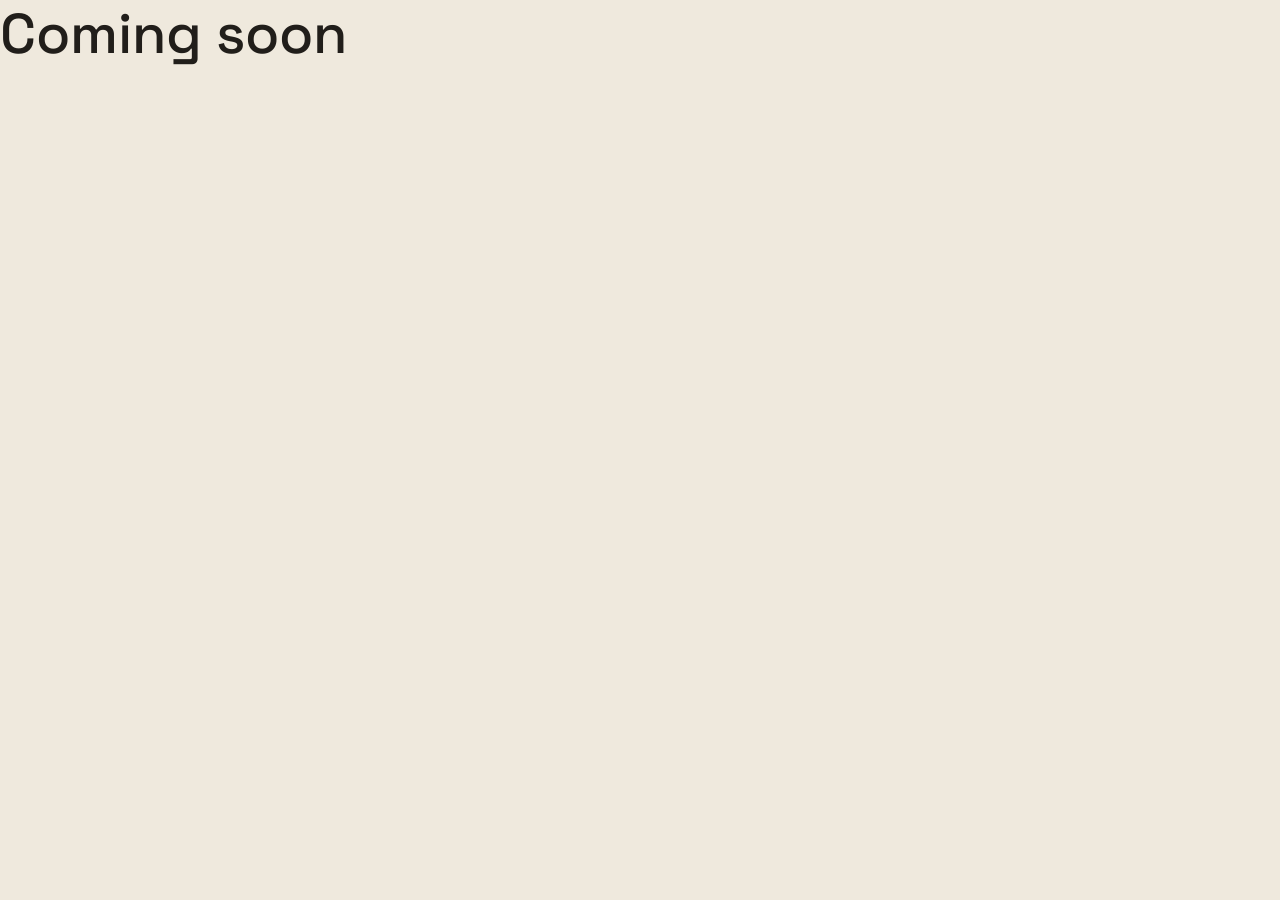
==== index.html @ 16d639ed "Initial project structure" ====
<!doctype html>
<html lang="en">
  <head>
    <meta charset="UTF-8" />
    <meta name="viewport" content="width=device-width, initial-scale=1.0" />
    <title>Portfolio — Coming Soon</title>
    <link rel="stylesheet" href="assets/css/variables.css" />
    <link rel="stylesheet" href="assets/css/base.css" />
  </head>
  <body>
    <h1>Coming soon</h1>
  </body>
</html>
---- assets/css/variables.css ----
/* ==========================================================================
   DESIGN TOKENS
   Single source of truth for color, type, spacing, and radius.
   Change a value here and it cascades across the whole site.
   ========================================================================== */

:root {

  /* --- Color: surfaces --- */
  --color-bg: #EFE9DD;          /* warm paper background, page default */
  --color-bg-dark: #211E1A;     /* inverted sections: footer, code blocks */
  --color-border: #DDD5C4;      /* hairline borders, dividers on light bg */
  --color-border-dark: #3A362F; /* hairline borders on dark sections */

  /* --- Color: text --- */
  --color-text: #211E1A;         /* primary text on light bg */
  --color-text-muted: #5C574E;   /* secondary/supporting text on light bg */
  --color-text-inverse: #EFE9DD; /* primary text on dark bg */
  --color-text-inverse-muted: #A8A296; /* supporting text on dark bg */

  /* --- Color: accents ---
     Rust is the ONE signature color — links, buttons, active states,
     anything that needs to draw the eye or signal interactivity.
     Moss is decorative ONLY — status dots, dividers, subtle borders.
     Never put small/legible text in moss (readability + colorblind-safety). */
  --color-accent: #B8452E;
  --color-accent-hover: #9C3A26;   /* darker rust for :hover states */
  --color-accent-subtle: #4A5D45;

  /* --- Typography --- */
  --font-display: 'Space Grotesk', sans-serif; /* headings only */
  --font-body: 'Inter', sans-serif;            /* all body copy */
  --font-mono: 'Space Mono', monospace;        /* tags, labels, metadata */

  /* Type scale — used for h1–h6, body text, small print */
  --fs-xs: 0.75rem;    /* 12px  — fine print, timestamps */
  --fs-sm: 0.875rem;   /* 14px  — tags, captions, nav */
  --fs-base: 1rem;     /* 16px  — body text */
  --fs-lg: 1.25rem;    /* 20px  — subheadings, lead paragraphs */
  --fs-xl: 1.75rem;    /* 28px  — h2 / section headings */
  --fs-2xl: 2.5rem;    /* 40px  — h1 on standard pages */
  --fs-3xl: 3.5rem;    /* 56px  — homepage hero */

  --lh-tight: 1.2;   /* headings */
  --lh-normal: 1.6;  /* body copy */

  /* --- Spacing scale (8px base unit) --- */
  --space-1: 0.5rem;   /* 8px */
  --space-2: 1rem;     /* 16px */
  --space-3: 1.5rem;   /* 24px */
  --space-4: 2rem;     /* 32px */
  --space-5: 3rem;     /* 48px */
  --space-6: 4.5rem;   /* 72px */

  /* --- Radius --- */
  --radius-sm: 4px;     /* tags, badges, small buttons */
  --radius-md: 12px;    /* cards, project thumbnails */
  --radius-pill: 999px; /* pill-shaped buttons, avatar frames */

  /* --- Layout --- */
  --max-width: 1200px;  /* main content container */
  --max-width-text: 680px; /* readable line-length for case study prose */
}
---- assets/css/base.css ----
/* ==========================================================================
   BASE
   Reset + default styling for raw HTML elements.
   No classes here — this is what every page looks like with zero markup
   decisions. Component-specific styles (cards, nav, buttons) live in
   layout.css and components.css.
   ========================================================================== */

@import url('https://fonts.googleapis.com/css2?family=Space+Grotesk:wght@500;600&family=Inter:wght@400;500&family=Space+Mono:wght@400;700&display=swap');

/* --- Reset --- */
*,
*::before,
*::after {
  box-sizing: border-box;
  margin: 0;
  padding: 0;
}

html {
  scroll-behavior: smooth;
  -webkit-text-size-adjust: 100%;
}

body {
  font-family: var(--font-body);
  font-size: var(--fs-base);
  line-height: var(--lh-normal);
  color: var(--color-text);
  background-color: var(--color-bg);
  -webkit-font-smoothing: antialiased;
  min-height: 100vh;
}

img,
picture,
video,
canvas,
svg {
  display: block;
  max-width: 100%;
  height: auto;
}

/* --- Headings --- */
h1, h2, h3, h4, h5, h6 {
  font-family: var(--font-display);
  font-weight: 500;
  line-height: var(--lh-tight);
  color: var(--color-text);
}

h1 { font-size: var(--fs-3xl); }
h2 { font-size: var(--fs-2xl); }
h3 { font-size: var(--fs-xl); }
h4 { font-size: var(--fs-lg); }

/* --- Body text --- */
p {
  color: var(--color-text);
}

p.muted,
.text-muted {
  color: var(--color-text-muted);
}

/* --- Links ---
   Rust is reserved for interactive elements — this is exactly that. */
a {
  color: var(--color-accent);
  text-decoration: none;
  transition: color 0.15s ease;
}

a:hover,
a:focus-visible {
  color: var(--color-accent-hover);
}

a:focus-visible,
button:focus-visible,
input:focus-visible,
textarea:focus-visible {
  outline: 2px solid var(--color-accent);
  outline-offset: 2px;
}

/* --- Lists --- */
ul, ol {
  list-style: none;
}

/* --- Forms (base reset — contact-form.js / components.css layer styling on top) --- */
input,
textarea,
button {
  font-family: inherit;
  font-size: inherit;
  color: inherit;
}

button {
  cursor: pointer;
  background: none;
  border: none;
}

/* --- Monospace utility ---
   Use for tags, timestamps, nav labels — the "developer" signature detail. */
.mono {
  font-family: var(--font-mono);
  font-size: var(--fs-sm);
  letter-spacing: 0.01em;
}

/* --- Dark section utility ---
   Apply to footer / any inverted block (e.g. <footer class="section-dark">). */
.section-dark {
  background-color: var(--color-bg-dark);
  color: var(--color-text-inverse);
}

.section-dark p,
.section-dark h1,
.section-dark h2,
.section-dark h3 {
  color: var(--color-text-inverse);
}

.section-dark .text-muted {
  color: var(--color-text-inverse-muted);
}

/* --- Layout container ---
   Wrap page sections in this for consistent max-width + gutters. */
.container {
  max-width: var(--max-width);
  margin-inline: auto;
  padding-inline: var(--space-3);
}

@media (max-width: 640px) {
  h1 { font-size: var(--fs-2xl); }
  h2 { font-size: var(--fs-xl); }
  .container { padding-inline: var(--space-2); }
}
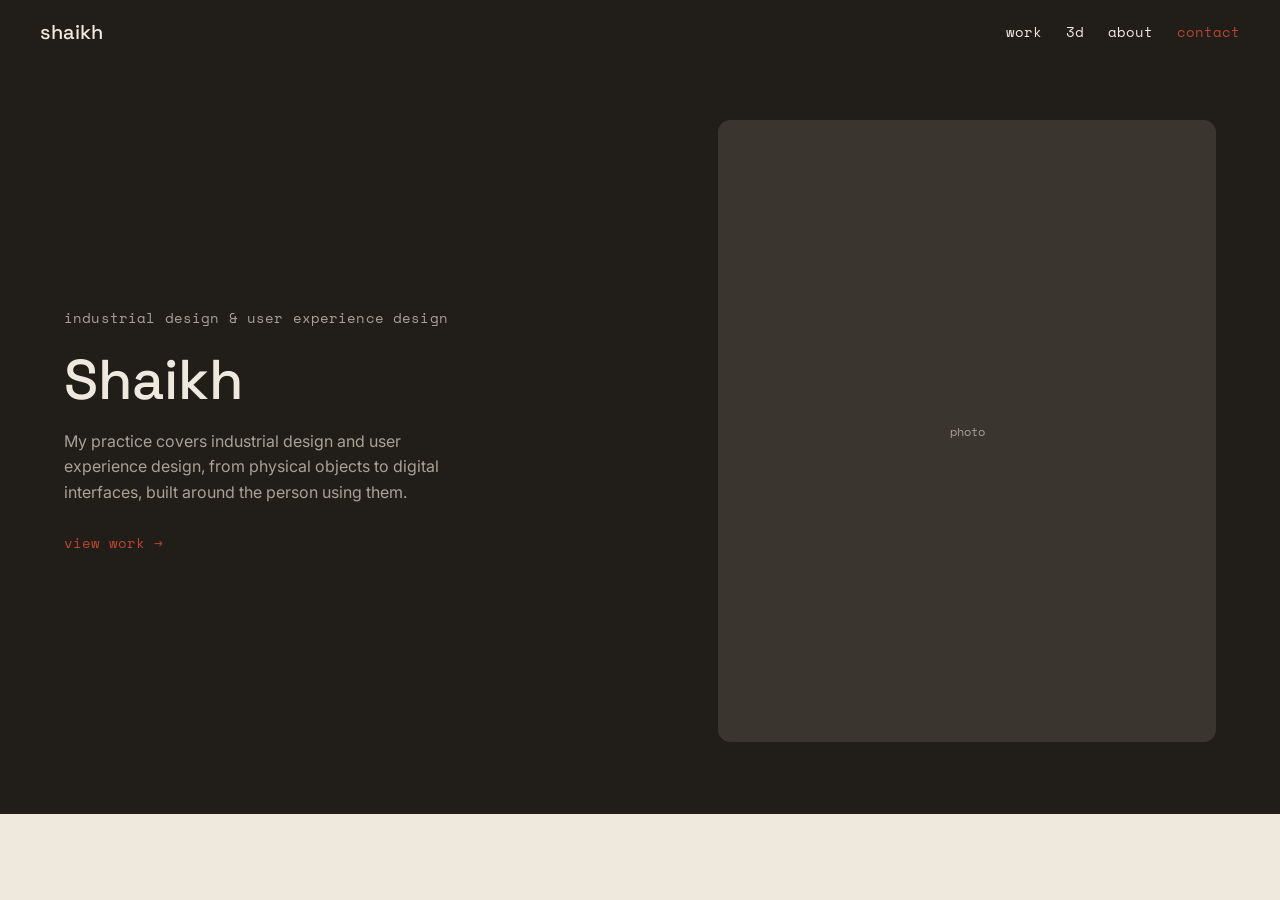
==== commit 8243b6d6: "Add scroll-aware nav and homepage hero section" ====
--- a/index.html
+++ b/index.html
@@ -1,13 +1,45 @@
-<!doctype html>
+<!DOCTYPE html>
 <html lang="en">
-  <head>
-    <meta charset="UTF-8" />
-    <meta name="viewport" content="width=device-width, initial-scale=1.0" />
-    <title>Portfolio — Coming Soon</title>
-    <link rel="stylesheet" href="assets/css/variables.css" />
-    <link rel="stylesheet" href="assets/css/base.css" />
-  </head>
-  <body>
-    <h1>Coming soon</h1>
-  </body>
+<head>
+  <meta charset="UTF-8">
+  <meta name="viewport" content="width=device-width, initial-scale=1.0">
+  <title>Shaikh — Industrial Design & UX</title>
+  <link rel="stylesheet" href="assets/css/variables.css">
+  <link rel="stylesheet" href="assets/css/base.css">
+  <link rel="stylesheet" href="assets/css/layout.css">
+</head>
+<body>
+
+  <nav class="site-nav">
+    <div class="nav-inner">
+      <span class="nav-logo">shaikh</span>
+      <div class="nav-links">
+        <a href="#work" class="nav-link">work</a>
+        <a href="#3d" class="nav-link">3d</a>
+        <a href="#about" class="nav-link">about</a>
+        <a href="#contact" class="nav-link contact">contact</a>
+      </div>
+    </div>
+  </nav>
+
+  <header class="hero">
+    <div class="hero-inner">
+      <div class="hero-text">
+        <p class="hero-eyebrow">industrial design &amp; user experience design</p>
+        <h1 class="hero-name">Shaikh</h1>
+        <p class="hero-statement">My practice covers industrial design and user experience design, from physical objects to digital interfaces, built around the person using them.</p>
+        <a href="#work" class="hero-cta">view work &#8594;</a>
+      </div>
+      <div class="hero-photo">
+        <span>photo</span>
+      </div>
+    </div>
+  </header>
+
+  <main id="work" class="container">
+    <!-- Project grid goes here next -->
+  </main>
+
+  <script src="assets/js/main.js"></script>
+</body>
 </html>
--- a/assets/css/layout.css
+++ b/assets/css/layout.css
@@ -0,0 +1,159 @@
+/* ==========================================================================
+   LAYOUT
+   Structural styles: nav, hero, and page-level sections.
+   Depends on variables.css and base.css loading first.
+   ========================================================================== */
+
+/* --- Site nav ---
+   Fixed over the hero, transparent by default. JS (main.js) adds
+   .scrolled once the user scrolls past the hero, which flips it to a
+   solid background with a border. Color transitions on the same class. */
+.site-nav {
+  position: fixed;
+  top: 0;
+  left: 0;
+  width: 100%;
+  z-index: 100;
+  padding: var(--space-2) var(--space-3);
+  background-color: transparent;
+  border-bottom: 1px solid transparent;
+  color: var(--color-text-inverse);
+  transition: background-color 0.25s ease, padding 0.25s ease, border-color 0.25s ease, color 0.25s ease;
+}
+
+.site-nav.scrolled {
+  background-color: var(--color-bg);
+  border-bottom-color: var(--color-border);
+  color: var(--color-text);
+  padding: var(--space-1) var(--space-3);
+}
+
+.nav-inner {
+  max-width: var(--max-width);
+  margin-inline: auto;
+  display: flex;
+  align-items: center;
+  justify-content: space-between;
+}
+
+.nav-logo {
+  font-family: var(--font-display);
+  font-size: var(--fs-lg);
+  font-weight: 500;
+  color: inherit;
+}
+
+.nav-links {
+  display: flex;
+  align-items: center;
+  gap: var(--space-3);
+}
+
+.nav-link {
+  font-family: var(--font-mono);
+  font-size: var(--fs-sm);
+  color: inherit;
+}
+
+.nav-link.contact {
+  color: var(--color-accent);
+}
+
+.nav-link.contact:hover {
+  color: var(--color-accent-hover);
+}
+
+/* --- Hero ---
+   Dark inverted section. Top padding is intentionally larger than
+   --space-6 alone to clear the fixed transparent nav sitting on top. */
+.hero {
+  background-color: var(--color-bg-dark);
+}
+
+.hero-inner {
+  max-width: var(--max-width);
+  margin-inline: auto;
+  padding: calc(var(--space-6) + 3rem) var(--space-3) var(--space-6);
+  display: flex;
+  align-items: center;
+  gap: var(--space-5);
+}
+
+.hero-text {
+  flex: 1.1;
+}
+
+.hero-eyebrow {
+  font-family: var(--font-mono);
+  font-size: var(--fs-sm);
+  color: var(--color-text-inverse-muted);
+  margin-bottom: var(--space-2);
+  letter-spacing: 0.01em;
+}
+
+.hero-name {
+  font-size: var(--fs-3xl);
+  color: var(--color-text-inverse);
+  margin-bottom: var(--space-2);
+}
+
+.hero-statement {
+  font-family: var(--font-body);
+  font-size: var(--fs-base);
+  color: var(--color-text-inverse-muted);
+  line-height: var(--lh-normal);
+  max-width: 420px;
+  margin-bottom: var(--space-3);
+}
+
+.hero-cta {
+  font-family: var(--font-mono);
+  font-size: var(--fs-sm);
+  color: var(--color-accent);
+  display: inline-flex;
+  align-items: center;
+  gap: 8px;
+}
+
+.hero-cta:hover {
+  color: var(--color-accent-hover);
+}
+
+.hero-photo {
+  flex: 0.9;
+  aspect-ratio: 4 / 5;
+  background-color: var(--color-border-dark);
+  border: 0.5px solid var(--color-border-dark);
+  border-radius: var(--radius-md);
+  display: flex;
+  align-items: center;
+  justify-content: center;
+  color: var(--color-text-inverse-muted);
+  font-family: var(--font-mono);
+  font-size: var(--fs-xs);
+  overflow: hidden;
+}
+
+.hero-photo img {
+  width: 100%;
+  height: 100%;
+  object-fit: cover;
+}
+
+/* --- Responsive --- */
+@media (max-width: 800px) {
+  .hero-inner {
+    flex-direction: column;
+    align-items: flex-start;
+    padding-top: calc(var(--space-5) + 3rem);
+  }
+
+  .hero-photo {
+    width: 100%;
+    aspect-ratio: 3 / 2;
+  }
+
+  .nav-links {
+    gap: var(--space-2);
+  }
+}
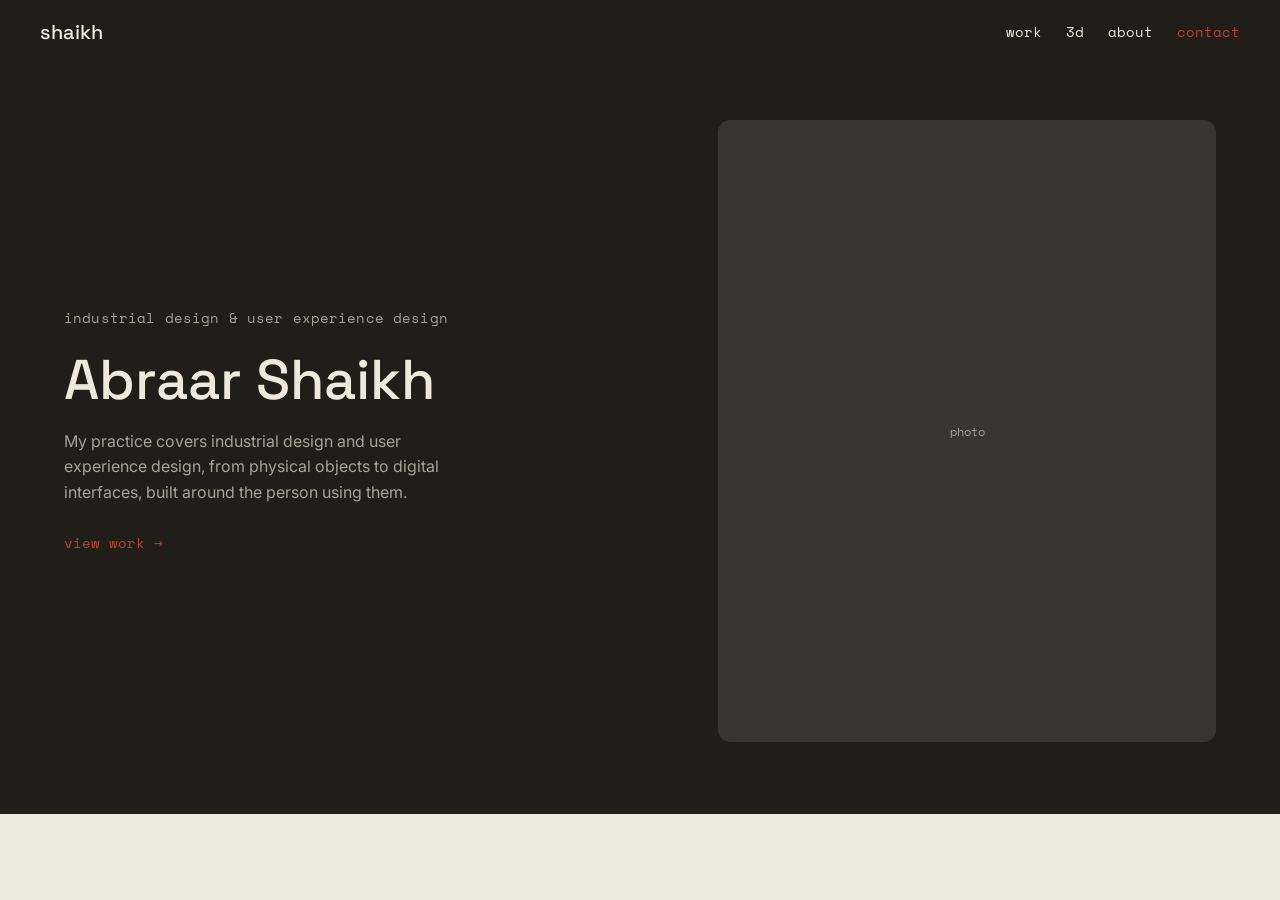
==== commit 48799d5d: "Add scroll-aware nav and homepage hero section" ====
--- a/index.html
+++ b/index.html
@@ -1,45 +1,50 @@
-<!DOCTYPE html>
+<!doctype html>
 <html lang="en">
-<head>
-  <meta charset="UTF-8">
-  <meta name="viewport" content="width=device-width, initial-scale=1.0">
-  <title>Shaikh — Industrial Design & UX</title>
-  <link rel="stylesheet" href="assets/css/variables.css">
-  <link rel="stylesheet" href="assets/css/base.css">
-  <link rel="stylesheet" href="assets/css/layout.css">
-</head>
-<body>
+  <head>
+    <meta charset="UTF-8" />
+    <meta name="viewport" content="width=device-width, initial-scale=1.0" />
+    <title>Shaikh — Industrial Design & UX</title>
+    <link rel="stylesheet" href="assets/css/variables.css" />
+    <link rel="stylesheet" href="assets/css/base.css" />
+    <link rel="stylesheet" href="assets/css/layout.css" />
+  </head>
+  <body>
+    <nav class="site-nav">
+      <div class="nav-inner">
+        <span class="nav-logo">shaikh</span>
+        <div class="nav-links">
+          <a href="#work" class="nav-link">work</a>
+          <a href="#3d" class="nav-link">3d</a>
+          <a href="#about" class="nav-link">about</a>
+          <a href="#contact" class="nav-link contact">contact</a>
+        </div>
+      </div>
+    </nav>
 
-  <nav class="site-nav">
-    <div class="nav-inner">
-      <span class="nav-logo">shaikh</span>
-      <div class="nav-links">
-        <a href="#work" class="nav-link">work</a>
-        <a href="#3d" class="nav-link">3d</a>
-        <a href="#about" class="nav-link">about</a>
-        <a href="#contact" class="nav-link contact">contact</a>
+    <header class="hero">
+      <div class="hero-inner">
+        <div class="hero-text">
+          <p class="hero-eyebrow">
+            industrial design &amp; user experience design
+          </p>
+          <h1 class="hero-name">Abraar Shaikh</h1>
+          <p class="hero-statement">
+            My practice covers industrial design and user experience design,
+            from physical objects to digital interfaces, built around the person
+            using them.
+          </p>
+          <a href="#work" class="hero-cta">view work &#8594;</a>
+        </div>
+        <div class="hero-photo">
+          <span>photo</span>
+        </div>
       </div>
-    </div>
-  </nav>
+    </header>
 
-  <header class="hero">
-    <div class="hero-inner">
-      <div class="hero-text">
-        <p class="hero-eyebrow">industrial design &amp; user experience design</p>
-        <h1 class="hero-name">Shaikh</h1>
-        <p class="hero-statement">My practice covers industrial design and user experience design, from physical objects to digital interfaces, built around the person using them.</p>
-        <a href="#work" class="hero-cta">view work &#8594;</a>
-      </div>
-      <div class="hero-photo">
-        <span>photo</span>
-      </div>
-    </div>
-  </header>
+    <main id="work" class="container">
+      <!-- Project grid goes here next -->
+    </main>
 
-  <main id="work" class="container">
-    <!-- Project grid goes here next -->
-  </main>
-
-  <script src="assets/js/main.js"></script>
-</body>
+    <script src="assets/js/main.js"></script>
+  </body>
 </html>
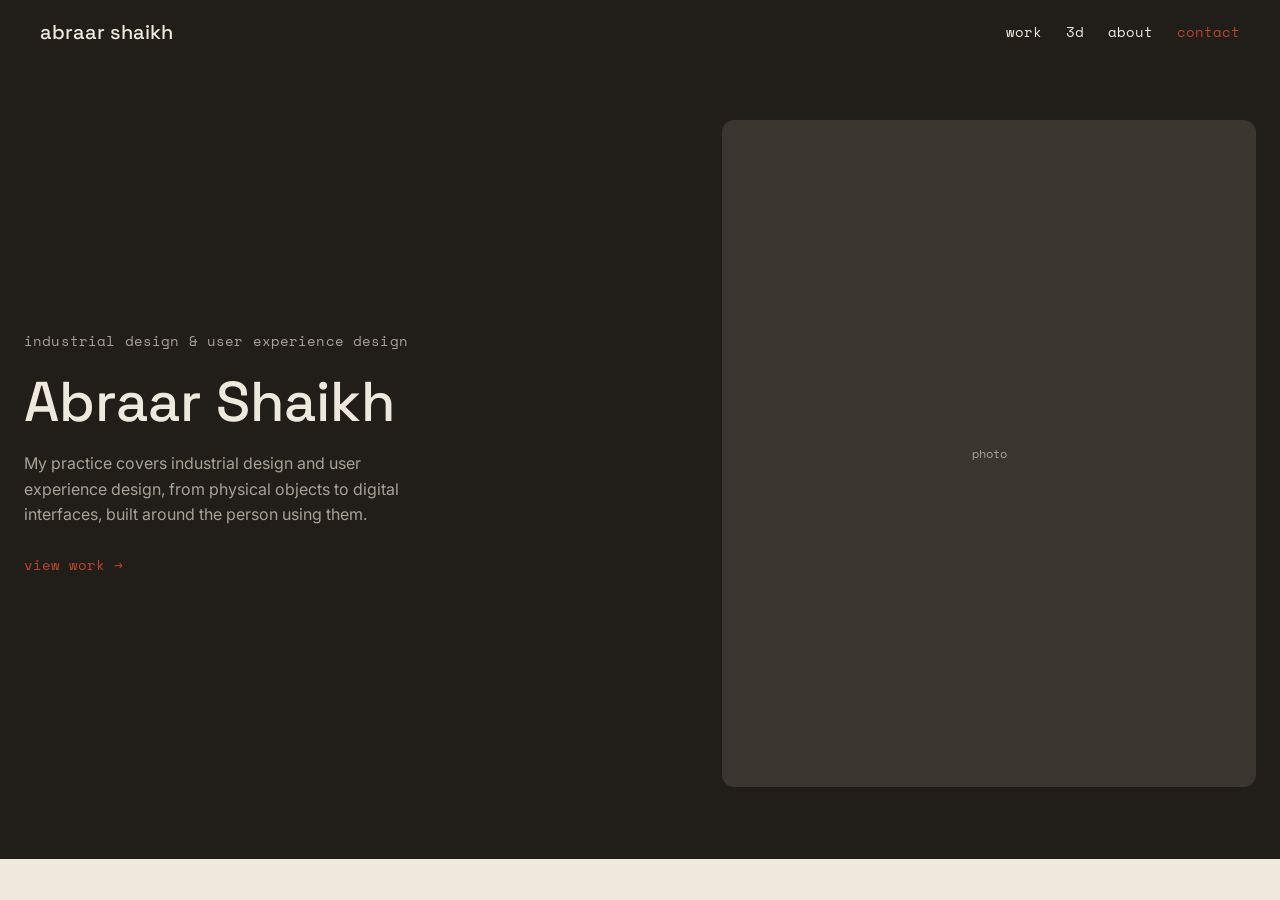
==== commit f0c562da: "Widen hero container while keeping standard content width elsewhere" ====
--- a/index.html
+++ b/index.html
@@ -11,7 +11,7 @@
   <body>
     <nav class="site-nav">
       <div class="nav-inner">
-        <span class="nav-logo">shaikh</span>
+        <span class="nav-logo">abraar shaikh</span>
         <div class="nav-links">
           <a href="#work" class="nav-link">work</a>
           <a href="#3d" class="nav-link">3d</a>
--- a/assets/css/variables.css
+++ b/assets/css/variables.css
@@ -58,6 +58,7 @@
   --radius-pill: 999px; /* pill-shaped buttons, avatar frames */
 
   /* --- Layout --- */
-  --max-width: 1200px;  /* main content container */
-  --max-width-text: 680px; /* readable line-length for case study prose */
+  --max-width: 1200px;      /* standard content container: nav, project grid, case studies */
+  --max-width-wide: 1360px; /* hero-scale sections only — wider stage, more visual room */
+  --max-width-text: 680px;  /* readable line-length for case study prose */
 }
--- a/assets/css/layout.css
+++ b/assets/css/layout.css
@@ -71,7 +71,7 @@
 }
 
 .hero-inner {
-  max-width: var(--max-width);
+  max-width: var(--max-width-wide);
   margin-inline: auto;
   padding: calc(var(--space-6) + 3rem) var(--space-3) var(--space-6);
   display: flex;
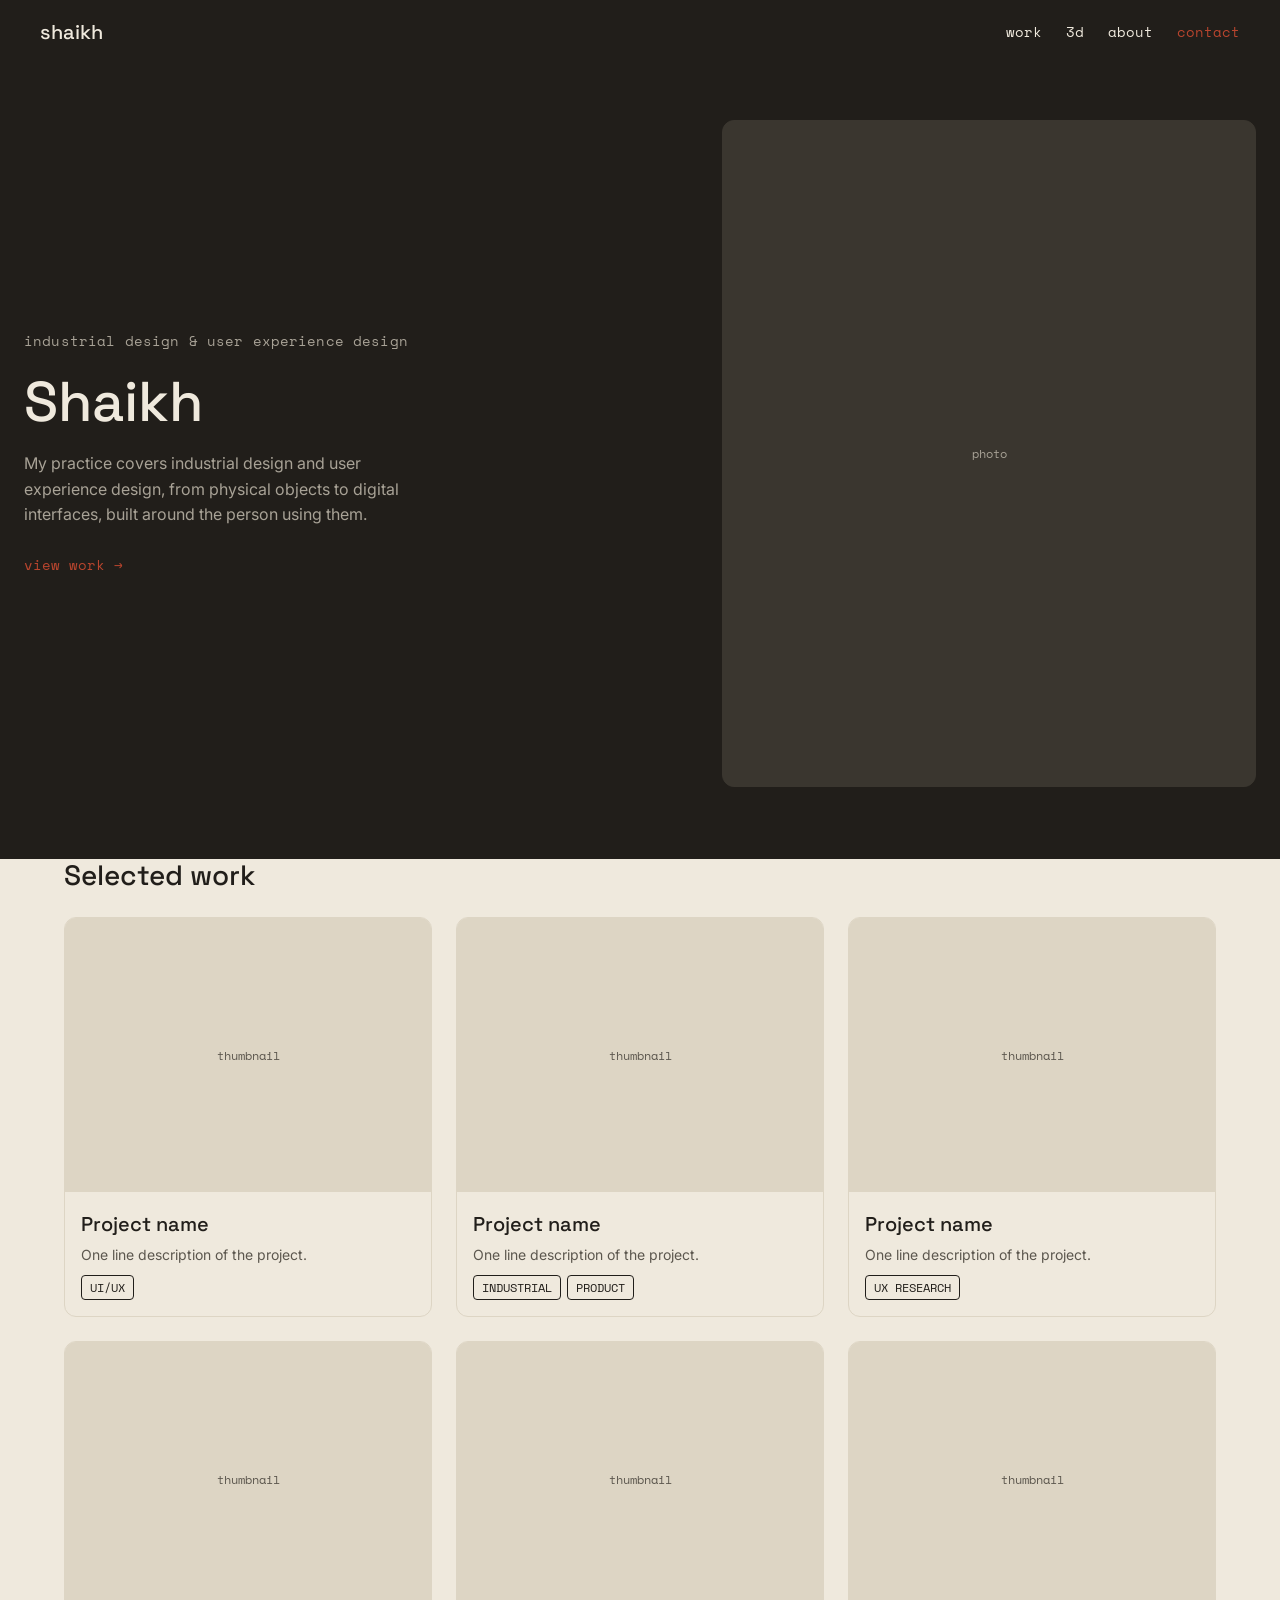
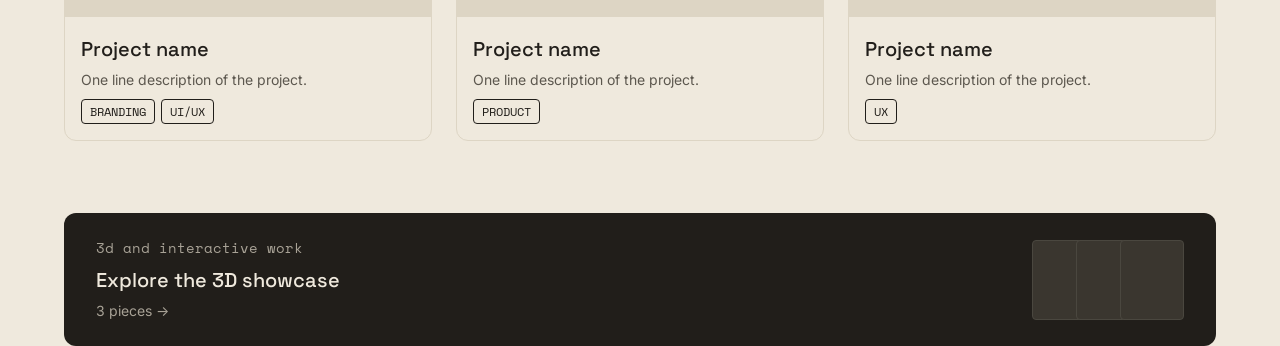
==== commit e3ae297f: "Add project grid and 3D showcase teaser to homepage" ====
--- a/index.html
+++ b/index.html
@@ -7,14 +7,15 @@
     <link rel="stylesheet" href="assets/css/variables.css" />
     <link rel="stylesheet" href="assets/css/base.css" />
     <link rel="stylesheet" href="assets/css/layout.css" />
+    <link rel="stylesheet" href="assets/css/components.css" />
   </head>
   <body>
     <nav class="site-nav">
       <div class="nav-inner">
-        <span class="nav-logo">abraar shaikh</span>
+        <span class="nav-logo">shaikh</span>
         <div class="nav-links">
           <a href="#work" class="nav-link">work</a>
-          <a href="#3d" class="nav-link">3d</a>
+          <a href="3d-showcase.html" class="nav-link">3d</a>
           <a href="#about" class="nav-link">about</a>
           <a href="#contact" class="nav-link contact">contact</a>
         </div>
@@ -27,7 +28,7 @@
           <p class="hero-eyebrow">
             industrial design &amp; user experience design
           </p>
-          <h1 class="hero-name">Abraar Shaikh</h1>
+          <h1 class="hero-name">Shaikh</h1>
           <p class="hero-statement">
             My practice covers industrial design and user experience design,
             from physical objects to digital interfaces, built around the person
@@ -41,8 +42,94 @@
       </div>
     </header>
 
-    <main id="work" class="container">
-      <!-- Project grid goes here next -->
+    <main class="container">
+      <section id="work">
+        <h2 class="section-heading">Selected work</h2>
+        <div class="project-grid">
+          <a href="projects/project-01.html" class="project-card">
+            <div class="project-thumb"><span>thumbnail</span></div>
+            <div class="project-body">
+              <p class="project-title">Project name</p>
+              <p class="project-desc">One line description of the project.</p>
+              <div class="project-tags">
+                <span class="tag">UI/UX</span>
+              </div>
+            </div>
+          </a>
+
+          <a href="projects/project-02.html" class="project-card">
+            <div class="project-thumb"><span>thumbnail</span></div>
+            <div class="project-body">
+              <p class="project-title">Project name</p>
+              <p class="project-desc">One line description of the project.</p>
+              <div class="project-tags">
+                <span class="tag">INDUSTRIAL</span>
+                <span class="tag">PRODUCT</span>
+              </div>
+            </div>
+          </a>
+
+          <a href="projects/project-03.html" class="project-card">
+            <div class="project-thumb"><span>thumbnail</span></div>
+            <div class="project-body">
+              <p class="project-title">Project name</p>
+              <p class="project-desc">One line description of the project.</p>
+              <div class="project-tags">
+                <span class="tag">UX RESEARCH</span>
+              </div>
+            </div>
+          </a>
+
+          <a href="projects/project-04.html" class="project-card">
+            <div class="project-thumb"><span>thumbnail</span></div>
+            <div class="project-body">
+              <p class="project-title">Project name</p>
+              <p class="project-desc">One line description of the project.</p>
+              <div class="project-tags">
+                <span class="tag">BRANDING</span>
+                <span class="tag">UI/UX</span>
+              </div>
+            </div>
+          </a>
+
+          <a href="projects/project-05.html" class="project-card">
+            <div class="project-thumb"><span>thumbnail</span></div>
+            <div class="project-body">
+              <p class="project-title">Project name</p>
+              <p class="project-desc">One line description of the project.</p>
+              <div class="project-tags">
+                <span class="tag">PRODUCT</span>
+              </div>
+            </div>
+          </a>
+
+          <a href="projects/project-06.html" class="project-card">
+            <div class="project-thumb"><span>thumbnail</span></div>
+            <div class="project-body">
+              <p class="project-title">Project name</p>
+              <p class="project-desc">One line description of the project.</p>
+              <div class="project-tags">
+                <span class="tag">UX</span>
+              </div>
+            </div>
+          </a>
+        </div>
+      </section>
+
+      <section id="3d">
+        <a href="3d-showcase.html" class="showcase-teaser">
+          <div>
+            <p class="showcase-eyebrow">3d and interactive work</p>
+            <p class="showcase-title">Explore the 3D showcase</p>
+            <p class="showcase-count">3 pieces &#8594;</p>
+          </div>
+          <div class="showcase-stack">
+            <div class="showcase-thumb"></div>
+            <div class="showcase-thumb"></div>
+            <div class="showcase-thumb"></div>
+          </div>
+        </a>
+      </section>
     </main>
 
     <script src="assets/js/main.js"></script>
--- a/assets/css/components.css
+++ b/assets/css/components.css
@@ -0,0 +1,170 @@
+/* ==========================================================================
+   COMPONENTS
+   Reusable UI pieces: project cards, tags, the 3D showcase teaser.
+   Depends on variables.css, base.css, layout.css loading first.
+   ========================================================================== */
+
+/* --- Section heading --- */
+.section-heading {
+  font-size: var(--fs-xl);
+  margin-bottom: var(--space-3);
+}
+
+section + section {
+  margin-top: var(--space-6);
+}
+
+/* --- Project grid --- */
+.project-grid {
+  display: grid;
+  grid-template-columns: repeat(3, 1fr);
+  gap: var(--space-3);
+}
+
+.project-card {
+  display: block;
+  background-color: var(--color-bg);
+  border: 0.5px solid var(--color-border);
+  border-radius: var(--radius-md);
+  overflow: hidden;
+  color: inherit;
+  transition: border-color 0.15s ease;
+}
+
+.project-card:hover,
+.project-card:focus-visible {
+  border-color: var(--color-accent);
+  color: inherit;
+}
+
+.project-thumb {
+  aspect-ratio: 4 / 3;
+  background-color: var(--color-border);
+  display: flex;
+  align-items: center;
+  justify-content: center;
+  color: var(--color-text-muted);
+  font-family: var(--font-mono);
+  font-size: var(--fs-xs);
+  overflow: hidden;
+}
+
+.project-thumb img {
+  width: 100%;
+  height: 100%;
+  object-fit: cover;
+}
+
+.project-body {
+  padding: var(--space-2);
+}
+
+.project-title {
+  font-family: var(--font-display);
+  font-size: var(--fs-lg);
+  font-weight: 500;
+  margin-bottom: 4px;
+}
+
+.project-desc {
+  font-family: var(--font-body);
+  font-size: var(--fs-sm);
+  color: var(--color-text-muted);
+  margin-bottom: var(--space-1);
+}
+
+.project-tags {
+  display: flex;
+  flex-wrap: wrap;
+  gap: 6px;
+}
+
+.tag {
+  font-family: var(--font-mono);
+  font-size: var(--fs-xs);
+  border: 1px solid var(--color-text);
+  color: var(--color-text);
+  padding: 2px 8px;
+  border-radius: var(--radius-sm);
+}
+
+/* --- 3D showcase teaser ---
+   Links out to a dedicated 3D mini-grid page rather than expanding
+   inline. Stacked thumbnails hint at multiple pieces without needing
+   a carousel or any JS. */
+.showcase-teaser {
+  display: flex;
+  align-items: center;
+  justify-content: space-between;
+  gap: var(--space-3);
+  background-color: var(--color-bg-dark);
+  border-radius: var(--radius-md);
+  padding: var(--space-3) var(--space-4);
+  color: var(--color-text-inverse);
+}
+
+.showcase-teaser:hover,
+.showcase-teaser:focus-visible {
+  color: var(--color-text-inverse);
+}
+
+.showcase-eyebrow {
+  font-family: var(--font-mono);
+  font-size: var(--fs-sm);
+  color: var(--color-text-inverse-muted);
+  margin-bottom: 4px;
+}
+
+.showcase-title {
+  font-family: var(--font-display);
+  font-size: var(--fs-lg);
+  font-weight: 500;
+  color: var(--color-text-inverse);
+  margin-bottom: 4px;
+}
+
+.showcase-count {
+  font-family: var(--font-body);
+  font-size: var(--fs-sm);
+  color: var(--color-text-inverse-muted);
+}
+
+.showcase-stack {
+  display: flex;
+  align-items: center;
+  flex-shrink: 0;
+}
+
+.showcase-thumb {
+  width: 64px;
+  height: 80px;
+  background-color: var(--color-border-dark);
+  border: 1px solid #4A473F;
+  border-radius: var(--radius-sm);
+}
+
+.showcase-thumb:not(:first-child) {
+  margin-left: -20px;
+}
+
+/* --- Responsive --- */
+@media (max-width: 900px) {
+  .project-grid {
+    grid-template-columns: repeat(2, 1fr);
+  }
+}
+
+@media (max-width: 640px) {
+  .project-grid {
+    grid-template-columns: 1fr;
+  }
+
+  .showcase-teaser {
+    flex-direction: column;
+    align-items: flex-start;
+  }
+
+  .showcase-stack {
+    align-self: flex-end;
+  }
+}
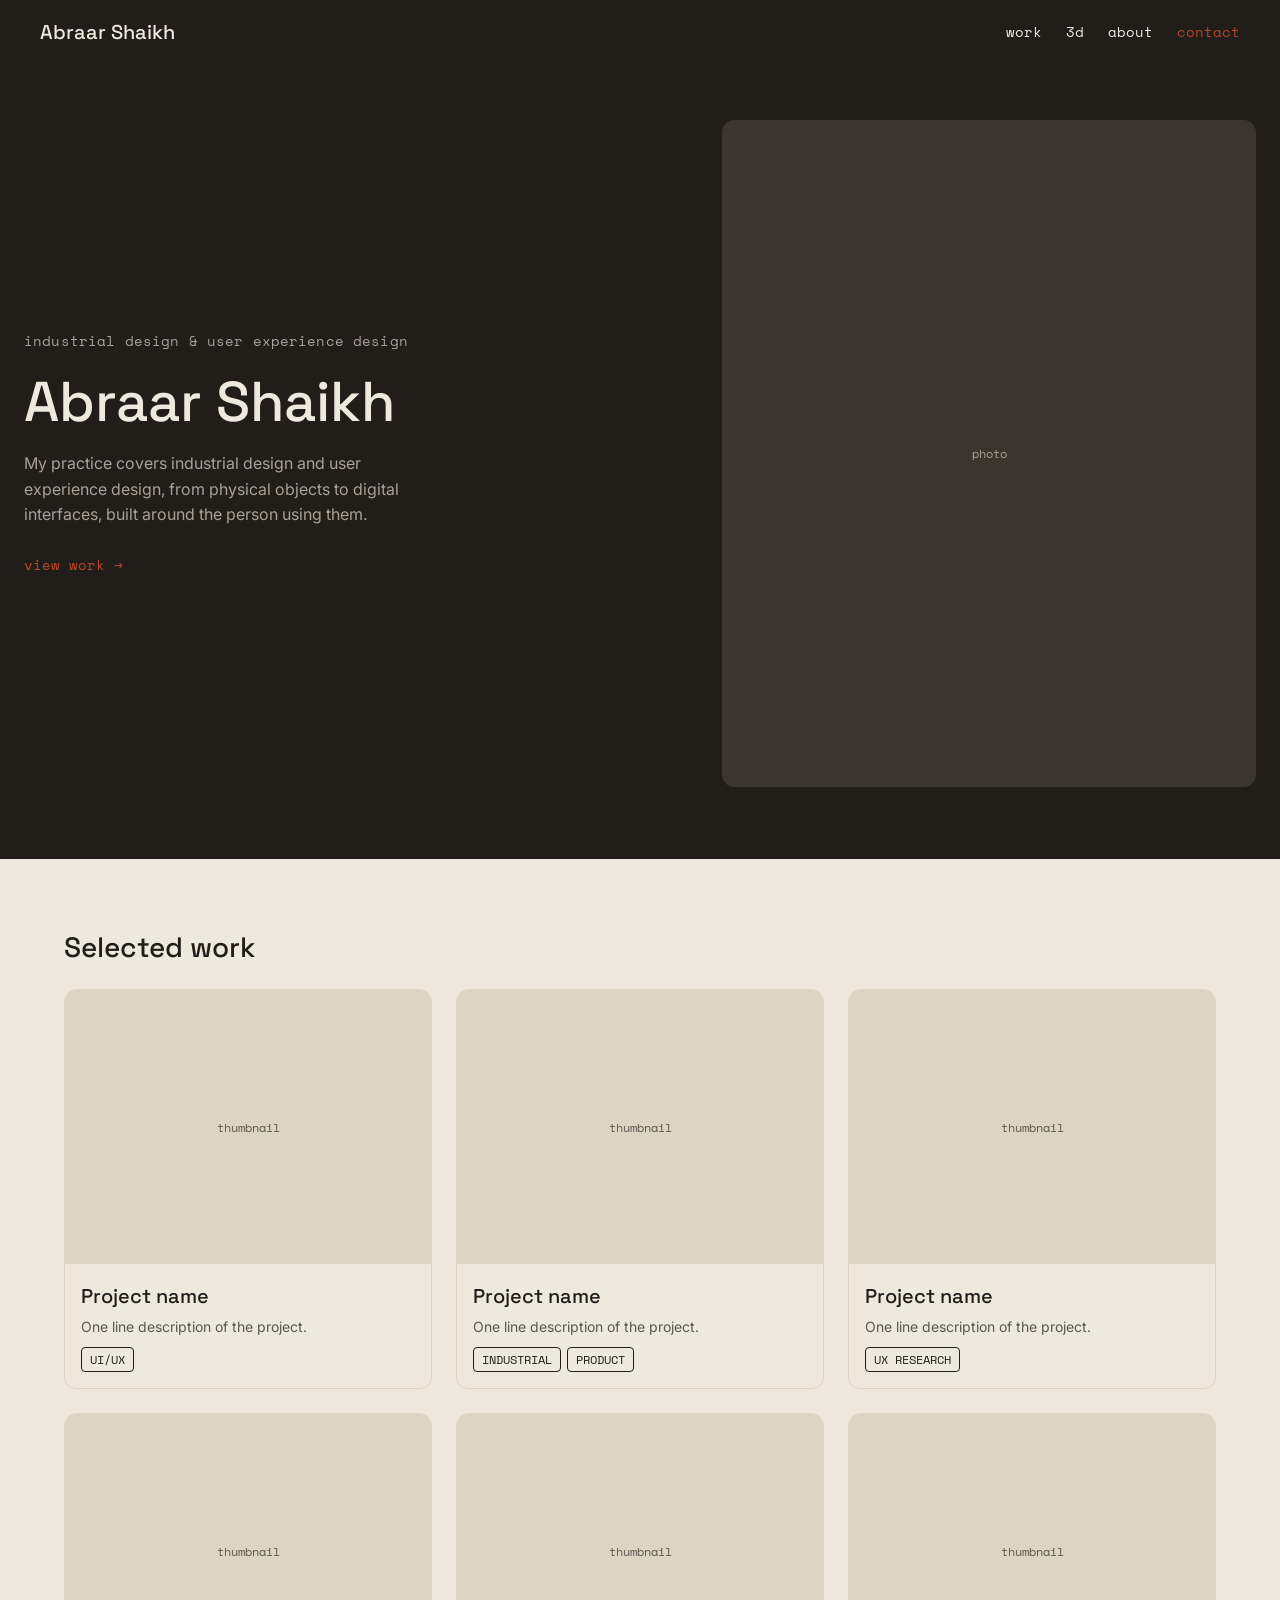
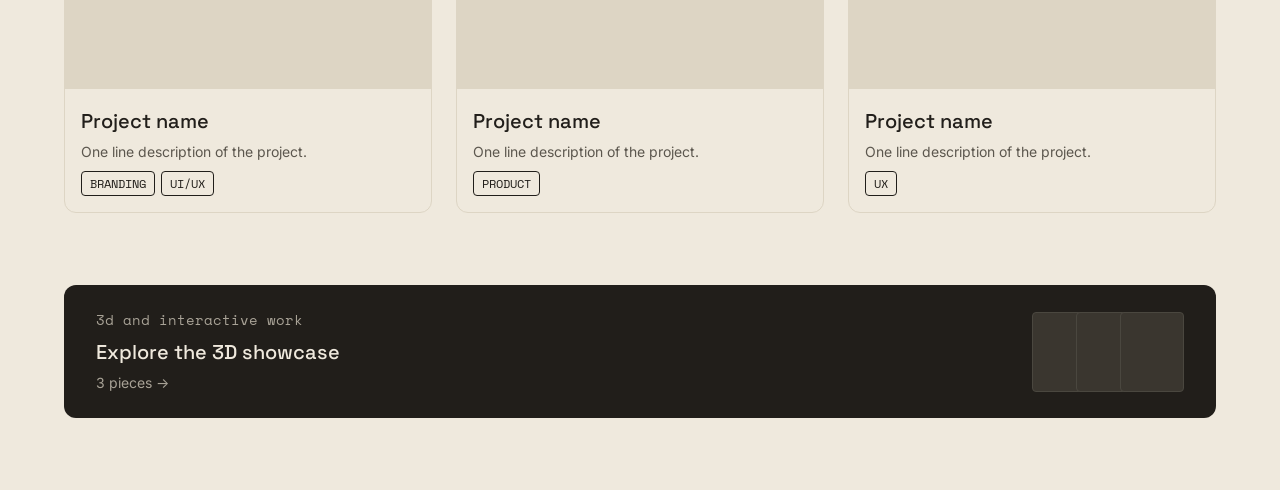
==== commit 3cb34683: "Fix section spacing, add showcase hover state, update name to Abraar Shaikh" ====
--- a/index.html
+++ b/index.html
@@ -12,7 +12,7 @@
   <body>
     <nav class="site-nav">
       <div class="nav-inner">
-        <span class="nav-logo">shaikh</span>
+        <span class="nav-logo">Abraar Shaikh</span>
         <div class="nav-links">
           <a href="#work" class="nav-link">work</a>
           <a href="3d-showcase.html" class="nav-link">3d</a>
@@ -28,7 +28,7 @@
           <p class="hero-eyebrow">
             industrial design &amp; user experience design
           </p>
-          <h1 class="hero-name">Shaikh</h1>
+          <h1 class="hero-name">Abraar Shaikh</h1>
           <p class="hero-statement">
             My practice covers industrial design and user experience design,
             from physical objects to digital interfaces, built around the person
@@ -121,7 +121,9 @@
           <div>
             <p class="showcase-eyebrow">3d and interactive work</p>
             <p class="showcase-title">Explore the 3D showcase</p>
-            <p class="showcase-count">3 pieces &#8594;</p>
+            <p class="showcase-count">
+              3 pieces <span class="arrow">&#8594;</span>
+            </p>
           </div>
           <div class="showcase-stack">
             <div class="showcase-thumb"></div>
--- a/assets/css/base.css
+++ b/assets/css/base.css
@@ -138,6 +138,8 @@
   max-width: var(--max-width);
   margin-inline: auto;
   padding-inline: var(--space-3);
+  padding-top: var(--space-6);
+  padding-bottom: var(--space-6);
 }
 
 @media (max-width: 640px) {
--- a/assets/css/layout.css
+++ b/assets/css/layout.css
@@ -156,4 +156,8 @@
   .nav-links {
     gap: var(--space-2);
   }
+
+  .nav-logo {
+    font-size: var(--fs-base);
+  }
 }
--- a/assets/css/components.css
+++ b/assets/css/components.css
@@ -101,11 +101,13 @@
   border-radius: var(--radius-md);
   padding: var(--space-3) var(--space-4);
   color: var(--color-text-inverse);
+  transition: background-color 0.2s ease;
 }
 
 .showcase-teaser:hover,
 .showcase-teaser:focus-visible {
   color: var(--color-text-inverse);
+  background-color: var(--color-border-dark);
 }
 
 .showcase-eyebrow {
@@ -127,6 +129,15 @@
   font-family: var(--font-body);
   font-size: var(--fs-sm);
   color: var(--color-text-inverse-muted);
+}
+
+.showcase-count .arrow {
+  display: inline-block;
+  transition: transform 0.2s ease;
+}
+
+.showcase-teaser:hover .showcase-count .arrow {
+  transform: translateX(4px);
 }
 
 .showcase-stack {
